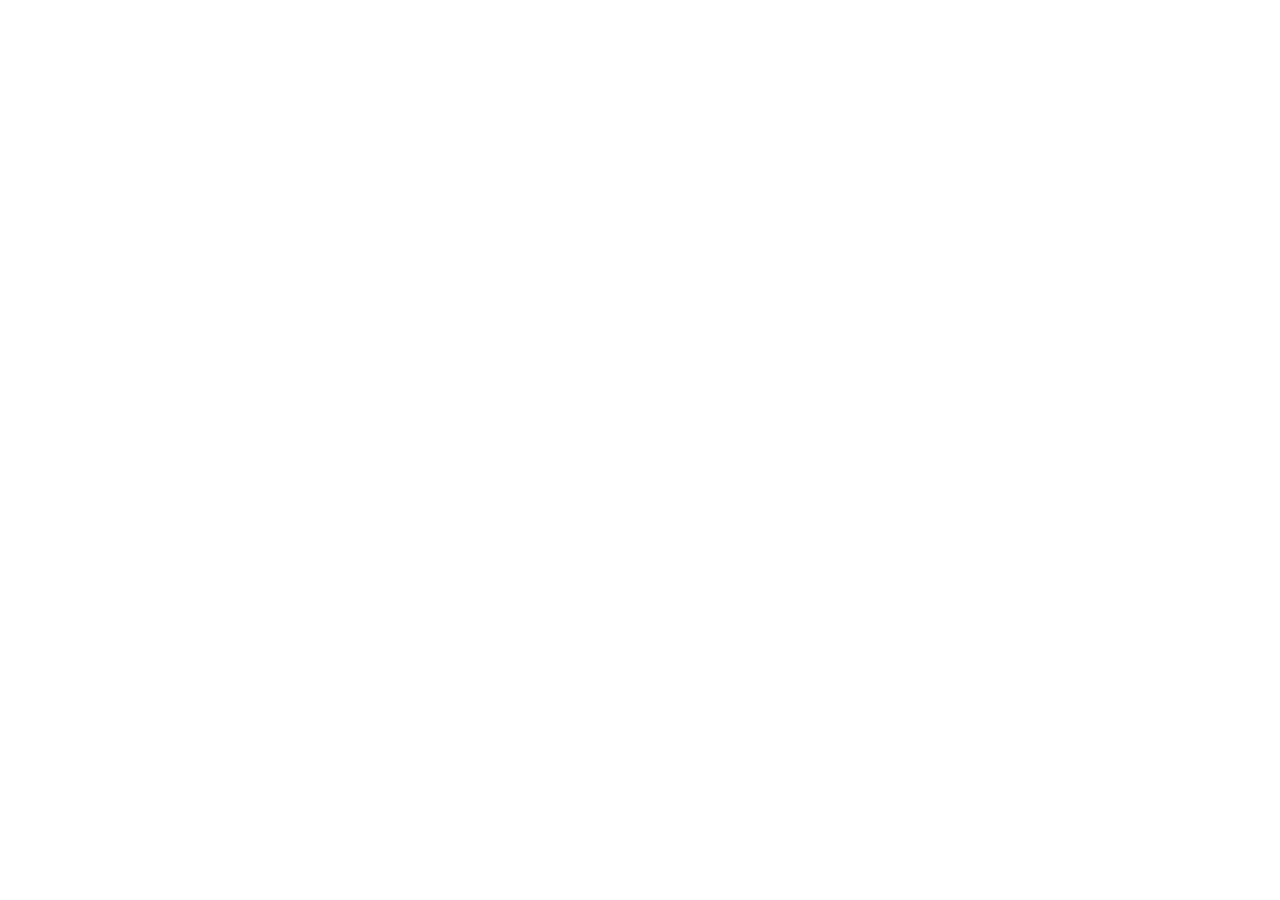
==== huiyuan/index.html @ 5d011019 "会员系统：入口页" ====
<!DOCTYPE html>
<html lang="zh-CN" data-canvas-width="390" data-canvas-height="844">
<head>
<meta charset="utf-8">
<meta name="viewport" content="width=device-width, initial-scale=1, viewport-fit=cover">
<meta name="theme-color" content="#f7f3ee">
<meta name="apple-mobile-web-app-capable" content="yes">
<meta name="apple-mobile-web-app-status-bar-style" content="default">
<title>眉间 · 半永久定妆</title>
<link rel="icon" href="data:image/svg+xml,%3Csvg xmlns='http://www.w3.org/2000/svg' viewBox='0 0 64 64'%3E%3Crect width='64' height='64' rx='14' fill='%23a2675a'/%3E%3Cpath d='M14 38c8-12 28-12 36 0' stroke='%23fff' stroke-width='2.5' fill='none' stroke-linecap='round'/%3E%3Ccircle cx='32' cy='27' r='4' fill='%23fff'/%3E%3C/svg%3E">
<link rel="stylesheet" href="assets/style.css">
</head>
<body>
  <div class="app" id="app"></div>
  <div class="toast" id="toast"></div>
  <script src="assets/logic.js"></script>
  <script src="assets/app-1.js"></script>
  <script src="assets/app-2.js"></script>
  <script src="assets/app-3.js"></script>
  <script src="assets/app-4.js"></script>
</body>
</html>
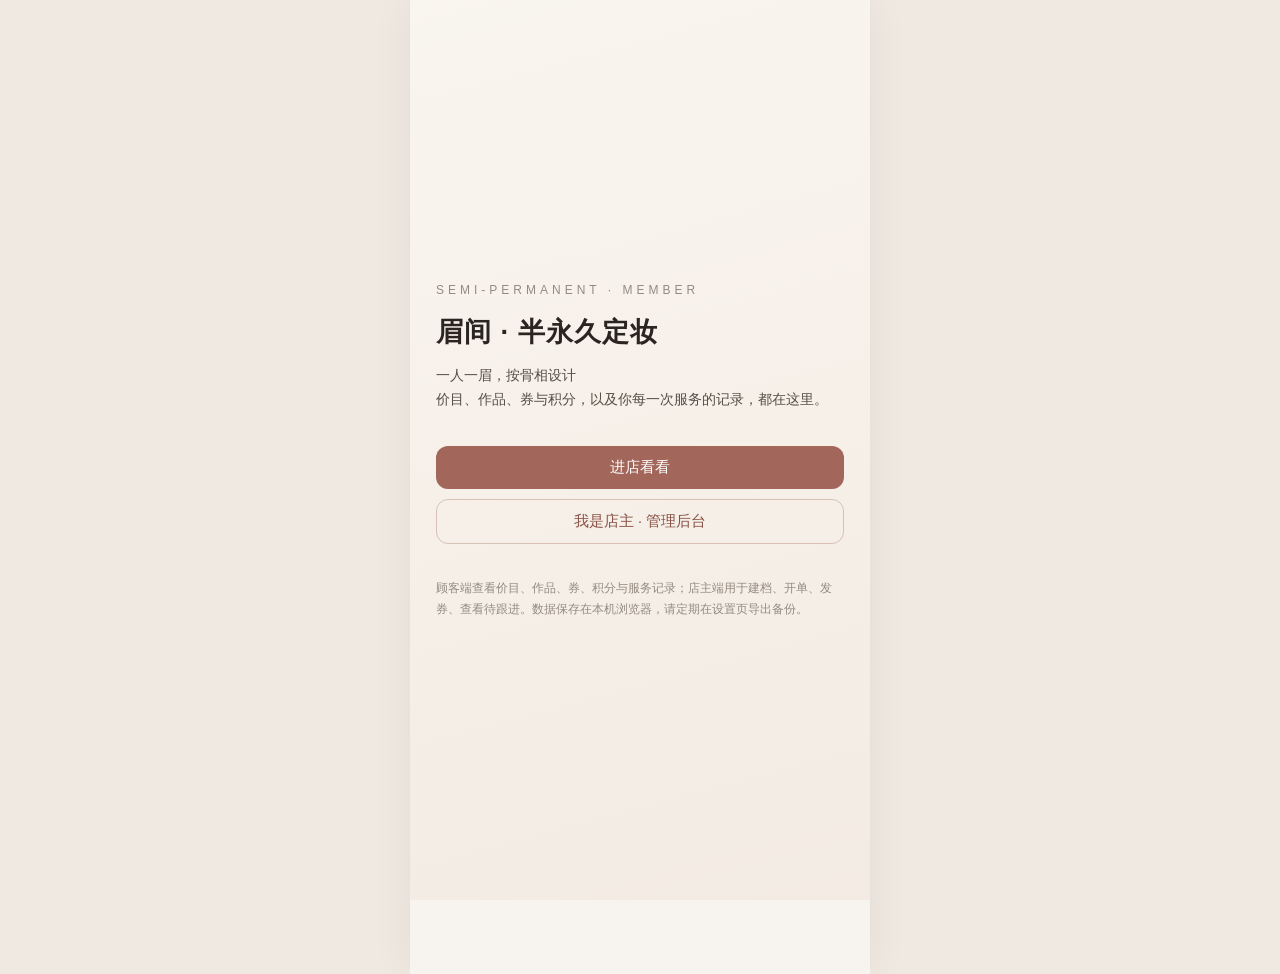
==== commit 3551c00f: "新增文案修正脚本并在入口引入" ====
--- a/huiyuan/index.html
+++ b/huiyuan/index.html
@@ -1,22 +1,22 @@
 <!DOCTYPE html>
-<html lang="zh-CN" data-canvas-width="390" data-canvas-height="844">
+<html lang="zh-CN">
 <head>
 <meta charset="utf-8">
-<meta name="viewport" content="width=device-width, initial-scale=1, viewport-fit=cover">
-<meta name="theme-color" content="#f7f3ee">
+<meta name="viewport" content="width=device-width, initial-scale=1, maximum-scale=1, user-scalable=no, viewport-fit=cover">
+<meta name="theme-color" content="#6d5445">
 <meta name="apple-mobile-web-app-capable" content="yes">
 <meta name="apple-mobile-web-app-status-bar-style" content="default">
 <title>眉间 · 半永久定妆</title>
-<link rel="icon" href="data:image/svg+xml,%3Csvg xmlns='http://www.w3.org/2000/svg' viewBox='0 0 64 64'%3E%3Crect width='64' height='64' rx='14' fill='%23a2675a'/%3E%3Cpath d='M14 38c8-12 28-12 36 0' stroke='%23fff' stroke-width='2.5' fill='none' stroke-linecap='round'/%3E%3Ccircle cx='32' cy='27' r='4' fill='%23fff'/%3E%3C/svg%3E">
 <link rel="stylesheet" href="assets/style.css">
 </head>
 <body>
-  <div class="app" id="app"></div>
-  <div class="toast" id="toast"></div>
-  <script src="assets/logic.js"></script>
-  <script src="assets/app-1.js"></script>
-  <script src="assets/app-2.js"></script>
-  <script src="assets/app-3.js"></script>
-  <script src="assets/app-4.js"></script>
+<div id="app" class="app"></div>
+<div class="toast" id="toast"></div>
+<script src="assets/logic.js"></script>
+<script src="assets/fix.js"></script>
+<script src="assets/app-1.js"></script>
+<script src="assets/app-2.js"></script>
+<script src="assets/app-3.js"></script>
+<script src="assets/app-4.js"></script>
 </body>
 </html>
--- a/huiyuan/assets/style.css
+++ b/huiyuan/assets/style.css
@@ -0,0 +1,484 @@
+/* 半永久定妆 · 轻量会员系统 —— 视觉样式 */
+:root {
+  --bg: #f7f3ee;
+  --surface: #ffffff;
+  --ink: #2b2521;
+  --ink-2: #574d46;
+  --muted: #958a80;
+  --line: #eae2d8;
+  --line-2: #f2ece4;
+  --accent: #a2675a;
+  --accent-deep: #8a5044;
+  --accent-soft: #f6e7e1;
+  --ok: #4c7a63;
+  --ok-soft: #e8f1ea;
+  --warn: #a97a3c;
+  --warn-soft: #fbf0dd;
+  --danger: #a4453c;
+  --danger-soft: #fae9e7;
+  --radius: 16px;
+  --radius-sm: 10px;
+  --shadow: 0 6px 24px rgba(43, 37, 33, 0.06);
+}
+
+* { box-sizing: border-box; -webkit-tap-highlight-color: transparent; }
+
+html, body {
+  margin: 0;
+  padding: 0;
+  background: #efe9e2;
+  color: var(--ink);
+  font-family: -apple-system, BlinkMacSystemFont, "PingFang SC", "Hiragino Sans GB", "Microsoft YaHei", sans-serif;
+  font-size: 15px;
+  line-height: 1.6;
+  -webkit-font-smoothing: antialiased;
+}
+
+.app {
+  max-width: 460px;
+  margin: 0 auto;
+  min-height: 100vh;
+  background: var(--bg);
+  position: relative;
+  box-shadow: 0 0 40px rgba(0, 0, 0, 0.06);
+  padding-bottom: 74px;
+  overflow-x: hidden;
+}
+
+/* ---------- 顶部 ---------- */
+.topbar {
+  position: sticky;
+  top: 0;
+  z-index: 20;
+  display: flex;
+  align-items: center;
+  gap: 10px;
+  height: 52px;
+  padding: 0 16px;
+  background: rgba(247, 243, 238, 0.94);
+  backdrop-filter: saturate(1.4) blur(10px);
+  border-bottom: 1px solid var(--line-2);
+}
+.topbar .back {
+  width: 30px;
+  height: 30px;
+  border: 0;
+  background: none;
+  color: var(--ink);
+  font-size: 19px;
+  line-height: 1;
+  cursor: pointer;
+  padding: 0;
+}
+.topbar .title { font-size: 16px; font-weight: 600; letter-spacing: 0.3px; flex: 1; }
+.topbar .act {
+  border: 0;
+  background: none;
+  color: var(--accent);
+  font-size: 13px;
+  cursor: pointer;
+  padding: 4px 2px;
+}
+
+/* ---------- 页面容器 ---------- */
+.page { padding: 14px 16px 24px; }
+.hero {
+  margin: 14px 16px 0;
+  padding: 26px 22px 22px;
+  border-radius: 20px;
+  background: linear-gradient(150deg, #3b312c 0%, #57433a 55%, #7d5a4c 100%);
+  color: #fdf9f5;
+  position: relative;
+  overflow: hidden;
+}
+.hero::after {
+  content: "";
+  position: absolute;
+  right: -40px; top: -60px;
+  width: 180px; height: 180px;
+  border-radius: 50%;
+  background: radial-gradient(circle, rgba(255, 233, 220, 0.22), transparent 70%);
+}
+.hero .kicker { font-size: 11px; letter-spacing: 3px; opacity: 0.62; text-transform: uppercase; }
+.hero h1 { font-size: 22px; margin: 10px 0 6px; font-weight: 600; letter-spacing: 1px; }
+.hero p { margin: 0; font-size: 13px; line-height: 1.7; opacity: 0.78; }
+.hero .badges { margin-top: 16px; display: flex; gap: 8px; flex-wrap: wrap; }
+.hero .badges span {
+  font-size: 11.5px;
+  padding: 4px 10px;
+  border-radius: 999px;
+  background: rgba(255, 255, 255, 0.13);
+  border: 1px solid rgba(255, 255, 255, 0.18);
+}
+
+/* ---------- 卡片 ---------- */
+.card {
+  background: var(--surface);
+  border: 1px solid var(--line);
+  border-radius: var(--radius);
+  padding: 16px;
+  margin-bottom: 12px;
+}
+.card.flat { background: transparent; border: 0; padding: 0; }
+.card-head {
+  display: flex;
+  align-items: baseline;
+  justify-content: space-between;
+  gap: 10px;
+  margin-bottom: 10px;
+}
+.card-head h3 { margin: 0; font-size: 15px; font-weight: 600; letter-spacing: 0.4px; }
+.card-head .more { font-size: 12.5px; color: var(--muted); background: none; border: 0; cursor: pointer; }
+
+.section-title {
+  display: flex;
+  align-items: baseline;
+  justify-content: space-between;
+  margin: 22px 2px 10px;
+}
+.section-title h2 { font-size: 15.5px; margin: 0; font-weight: 600; letter-spacing: 0.5px; }
+.section-title span { font-size: 12px; color: var(--muted); }
+
+/* ---------- 按钮 ---------- */
+.btn {
+  display: inline-flex;
+  align-items: center;
+  justify-content: center;
+  gap: 6px;
+  border: 0;
+  border-radius: 12px;
+  padding: 12px 18px;
+  font-size: 14.5px;
+  font-weight: 500;
+  font-family: inherit;
+  cursor: pointer;
+  background: var(--accent);
+  color: #fff;
+  transition: transform 0.12s ease, opacity 0.12s ease;
+}
+.btn:active { transform: scale(0.98); opacity: 0.92; }
+.btn.block { width: 100%; }
+.btn.ghost {
+  background: transparent;
+  color: var(--accent-deep);
+  border: 1px solid rgba(162, 103, 90, 0.35);
+}
+.btn.soft { background: var(--accent-soft); color: var(--accent-deep); }
+.btn.dark { background: #3b312c; }
+.btn.danger { background: transparent; color: var(--danger); border: 1px solid rgba(164, 69, 60, 0.3); }
+.btn.mini { padding: 7px 12px; font-size: 12.5px; border-radius: 9px; }
+.btn[disabled] { opacity: 0.4; pointer-events: none; }
+
+/* ---------- 数值 ---------- */
+.stat-grid { display: grid; grid-template-columns: repeat(2, 1fr); gap: 10px; }
+.stat {
+  background: var(--surface);
+  border: 1px solid var(--line);
+  border-radius: var(--radius-sm);
+  padding: 13px 14px;
+}
+.stat .label { font-size: 11.5px; color: var(--muted); letter-spacing: 0.5px; }
+.stat .value { font-size: 22px; font-weight: 600; letter-spacing: 0.2px; margin-top: 2px; }
+.stat .value small { font-size: 12px; font-weight: 400; color: var(--muted); margin-left: 3px; }
+
+/* ---------- 列表 ---------- */
+.list { display: flex; flex-direction: column; }
+.row {
+  display: flex;
+  align-items: center;
+  gap: 12px;
+  padding: 13px 0;
+  border-bottom: 1px solid var(--line-2);
+}
+.row:last-child { border-bottom: 0; }
+.row .grow { flex: 1; min-width: 0; }
+.row .name { font-size: 14.5px; font-weight: 500; }
+.row .sub { font-size: 12px; color: var(--muted); margin-top: 2px; }
+.row .end { font-size: 13px; color: var(--ink-2); text-align: right; flex-shrink: 0; }
+
+.avatar {
+  width: 38px; height: 38px;
+  border-radius: 50%;
+  background: var(--accent-soft);
+  color: var(--accent-deep);
+  display: flex; align-items: center; justify-content: center;
+  font-size: 14px; font-weight: 600;
+  flex-shrink: 0;
+}
+
+.tag {
+  display: inline-block;
+  font-size: 11px;
+  padding: 2px 8px;
+  border-radius: 999px;
+  background: var(--line-2);
+  color: var(--ink-2);
+  margin-right: 5px;
+}
+.tag.accent { background: var(--accent-soft); color: var(--accent-deep); }
+.tag.ok { background: var(--ok-soft); color: var(--ok); }
+.tag.warn { background: var(--warn-soft); color: var(--warn); }
+.tag.danger { background: var(--danger-soft); color: var(--danger); }
+
+/* ---------- 底部导航 ---------- */
+.tabbar {
+  position: fixed;
+  bottom: 0;
+  left: 0;
+  right: 0;
+  max-width: 460px;
+  margin: 0 auto;
+  display: flex;
+  background: rgba(255, 255, 255, 0.96);
+  backdrop-filter: blur(12px);
+  border-top: 1px solid var(--line);
+  padding: 6px 4px calc(6px + env(safe-area-inset-bottom));
+  z-index: 30;
+}
+.tabbar a {
+  flex: 1;
+  text-align: center;
+  text-decoration: none;
+  color: var(--muted);
+  font-size: 11.5px;
+  padding: 5px 0 3px;
+  display: flex;
+  flex-direction: column;
+  align-items: center;
+  gap: 3px;
+  letter-spacing: 0.5px;
+}
+.tabbar a.on { color: var(--accent-deep); font-weight: 600; }
+.tabbar .ico { font-size: 17px; line-height: 1; }
+
+/* ---------- 表单 ---------- */
+.field { margin-bottom: 13px; }
+.field label { display: block; font-size: 12.5px; color: var(--muted); margin-bottom: 6px; letter-spacing: 0.3px; }
+.field input, .field select, .field textarea {
+  width: 100%;
+  border: 1px solid var(--line);
+  background: var(--surface);
+  border-radius: var(--radius-sm);
+  padding: 11px 12px;
+  font-size: 14px;
+  font-family: inherit;
+  color: var(--ink);
+  outline: none;
+}
+.field input:focus, .field select:focus, .field textarea:focus { border-color: rgba(162, 103, 90, 0.5); }
+.field textarea { resize: vertical; min-height: 66px; }
+.field .hint { font-size: 11.5px; color: var(--muted); margin-top: 4px; }
+.two-col { display: grid; grid-template-columns: 1fr 1fr; gap: 10px; }
+
+/* ---------- 选项条 ---------- */
+.chips { display: flex; flex-wrap: wrap; gap: 8px; }
+.chip {
+  border: 1px solid var(--line);
+  background: var(--surface);
+  border-radius: 999px;
+  padding: 8px 13px;
+  font-size: 13px;
+  font-family: inherit;
+  color: var(--ink-2);
+  cursor: pointer;
+}
+.chip.on { background: var(--accent); border-color: var(--accent); color: #fff; }
+
+/* ---------- 项目行 ---------- */
+.proj {
+  display: flex;
+  align-items: center;
+  gap: 12px;
+  padding: 12px 0;
+  border-bottom: 1px solid var(--line-2);
+}
+.proj:last-child { border-bottom: 0; }
+.proj .grow { flex: 1; min-width: 0; }
+.proj .pname { font-size: 14px; }
+.proj .pnote { font-size: 11.5px; color: var(--muted); margin-top: 2px; }
+.proj .price { text-align: right; flex-shrink: 0; }
+.proj .price b { font-size: 15px; color: var(--accent-deep); }
+.proj .price .old { display: block; font-size: 11px; color: var(--muted); text-decoration: line-through; }
+.proj .check {
+  width: 22px; height: 22px;
+  border-radius: 50%;
+  border: 1px solid var(--line);
+  flex-shrink: 0;
+  display: flex; align-items: center; justify-content: center;
+  color: #fff; font-size: 12px;
+}
+.proj .check.on { background: var(--accent); border-color: var(--accent); }
+
+/* ---------- 券 ---------- */
+.coupon {
+  display: flex;
+  background: var(--surface);
+  border: 1px solid var(--line);
+  border-radius: var(--radius-sm);
+  overflow: hidden;
+  margin-bottom: 10px;
+}
+.coupon .left {
+  width: 96px;
+  flex-shrink: 0;
+  padding: 14px 10px;
+  background: linear-gradient(160deg, #f8ece6, #f4e0d8);
+  color: var(--accent-deep);
+  display: flex; flex-direction: column; align-items: center; justify-content: center;
+  border-right: 1px dashed #e3cfc5;
+}
+.coupon .left .num { font-size: 20px; font-weight: 600; line-height: 1.2; }
+.coupon .left .unit { font-size: 10.5px; opacity: 0.75; margin-top: 2px; }
+.coupon .right { flex: 1; min-width: 0; padding: 12px 13px; }
+.coupon .right .t { font-size: 14px; font-weight: 500; }
+.coupon .right .d { font-size: 11.5px; color: var(--muted); margin-top: 2px; }
+.coupon .right .e { font-size: 11px; color: var(--warn); margin-top: 6px; }
+.coupon.used { opacity: 0.55; }
+
+/* ---------- 时间线 ---------- */
+.timeline { padding-left: 4px; }
+.tl-item {
+  position: relative;
+  padding: 0 0 18px 18px;
+  border-left: 1px solid var(--line);
+}
+.tl-item:last-child { border-left: 0; padding-bottom: 0; }
+.tl-item::before {
+  content: "";
+  position: absolute;
+  left: -4px; top: 4px;
+  width: 7px; height: 7px;
+  border-radius: 50%;
+  background: var(--accent);
+}
+.tl-item .when { font-size: 11.5px; color: var(--muted); letter-spacing: 0.3px; }
+.tl-item .what { font-size: 14px; margin-top: 2px; }
+.tl-item .meta { font-size: 12px; color: var(--muted); margin-top: 3px; }
+.tl-item .flag { font-size: 11px; color: var(--warn); margin-top: 4px; }
+
+/* ---------- 空态 ---------- */
+.empty {
+  text-align: center;
+  padding: 24px 20px;
+  color: var(--muted);
+  font-size: 13px;
+}
+.empty .big { font-size: 30px; opacity: 0.28; margin-bottom: 8px; }
+
+/* ---------- 弹层 ---------- */
+.mask {
+  position: fixed;
+  inset: 0;
+  background: rgba(30, 24, 21, 0.42);
+  z-index: 40;
+  display: flex;
+  align-items: flex-end;
+  justify-content: center;
+}
+.sheet {
+  width: 100%;
+  max-width: 460px;
+  background: var(--bg);
+  border-radius: 20px 20px 0 0;
+  padding: 18px 16px calc(20px + env(safe-area-inset-bottom));
+  max-height: 86vh;
+  overflow-y: auto;
+  animation: up 0.22s ease;
+}
+@keyframes up { from { transform: translateY(24px); opacity: 0; } to { transform: none; opacity: 1; } }
+.sheet h3 { margin: 0 0 14px; font-size: 16px; font-weight: 600; }
+
+.toast {
+  position: fixed;
+  left: 50%;
+  bottom: 96px;
+  transform: translateX(-50%);
+  background: rgba(43, 37, 33, 0.92);
+  color: #fff;
+  font-size: 13px;
+  padding: 10px 18px;
+  border-radius: 999px;
+  z-index: 50;
+  opacity: 0;
+  transition: opacity 0.2s;
+  pointer-events: none;
+  max-width: 76vw;
+  text-align: center;
+}
+.toast.on { opacity: 1; }
+
+/* ---------- 详情行 ---------- */
+.kv { display: flex; padding: 9px 0; border-bottom: 1px solid var(--line-2); font-size: 13.5px; gap: 12px; }
+.kv:last-child { border-bottom: 0; }
+.kv .k { width: 92px; flex-shrink: 0; color: var(--muted); font-size: 12.5px; }
+.kv .v { flex: 1; word-break: break-all; }
+
+/* ---------- 提示条 ---------- */
+.note {
+  font-size: 12px;
+  color: var(--ink-2);
+  background: var(--accent-soft);
+  border-radius: var(--radius-sm);
+  padding: 10px 12px;
+  line-height: 1.65;
+}
+.note.warn { background: var(--warn-soft); color: #7c5a25; }
+
+/* ---------- 入口页 ---------- */
+.entry {
+  min-height: 100vh;
+  display: flex;
+  flex-direction: column;
+  justify-content: center;
+  padding: 40px 26px;
+  background: linear-gradient(165deg, #f9f5ef 0%, #f3ebe3 100%);
+}
+.entry .brand { font-size: 12px; letter-spacing: 4px; color: var(--muted); text-transform: uppercase; }
+.entry h1 { font-size: 27px; line-height: 1.4; margin: 14px 0 12px; font-weight: 600; letter-spacing: 1px; }
+.entry p { font-size: 13.5px; color: var(--ink-2); line-height: 1.8; margin: 0 0 34px; }
+.entry .btns { display: flex; flex-direction: column; gap: 10px; }
+.entry .foot { margin-top: 34px; font-size: 11.5px; color: var(--muted); line-height: 1.8; }
+
+/* ---------- 作品格 ---------- */
+.gallery { display: grid; grid-template-columns: repeat(3, 1fr); gap: 7px; }
+.gallery .g {
+  aspect-ratio: 1 / 1;
+  border-radius: 10px;
+  background: linear-gradient(150deg, #ead9cf, #d9c2b5);
+  display: flex;
+  align-items: flex-end;
+  padding: 9px;
+  color: #5a4136;
+  font-size: 11px;
+  letter-spacing: 0.5px;
+  position: relative;
+  overflow: hidden;
+  cursor: pointer;
+}
+.gallery .g:nth-child(2n) { background: linear-gradient(150deg, #e6dcd3, #cdbdb2); }
+.gallery .g:nth-child(3n) { background: linear-gradient(150deg, #f0e2d8, #ddc9bc); }
+.gallery .g .cap {
+  position: relative;
+  z-index: 2;
+  background: rgba(255, 255, 255, 0.78);
+  padding: 2px 6px;
+  border-radius: 5px;
+ }
+.gallery .g .ph {
+  position: absolute;
+  inset: 0;
+  display: flex;
+  align-items: center;
+  justify-content: center;
+  font-size: 26px;
+  opacity: 0.35;
+}
+
+/* ---------- 简易条形 ---------- */
+.bar { height: 6px; border-radius: 3px; background: var(--line-2); overflow: hidden; margin-top: 8px; }
+.bar span { display: block; height: 100%; background: var(--accent); border-radius: 3px; }
+
+@media (max-width: 380px) {
+  .stat .value { font-size: 19px; }
+  .coupon .left { width: 84px; }
+}
